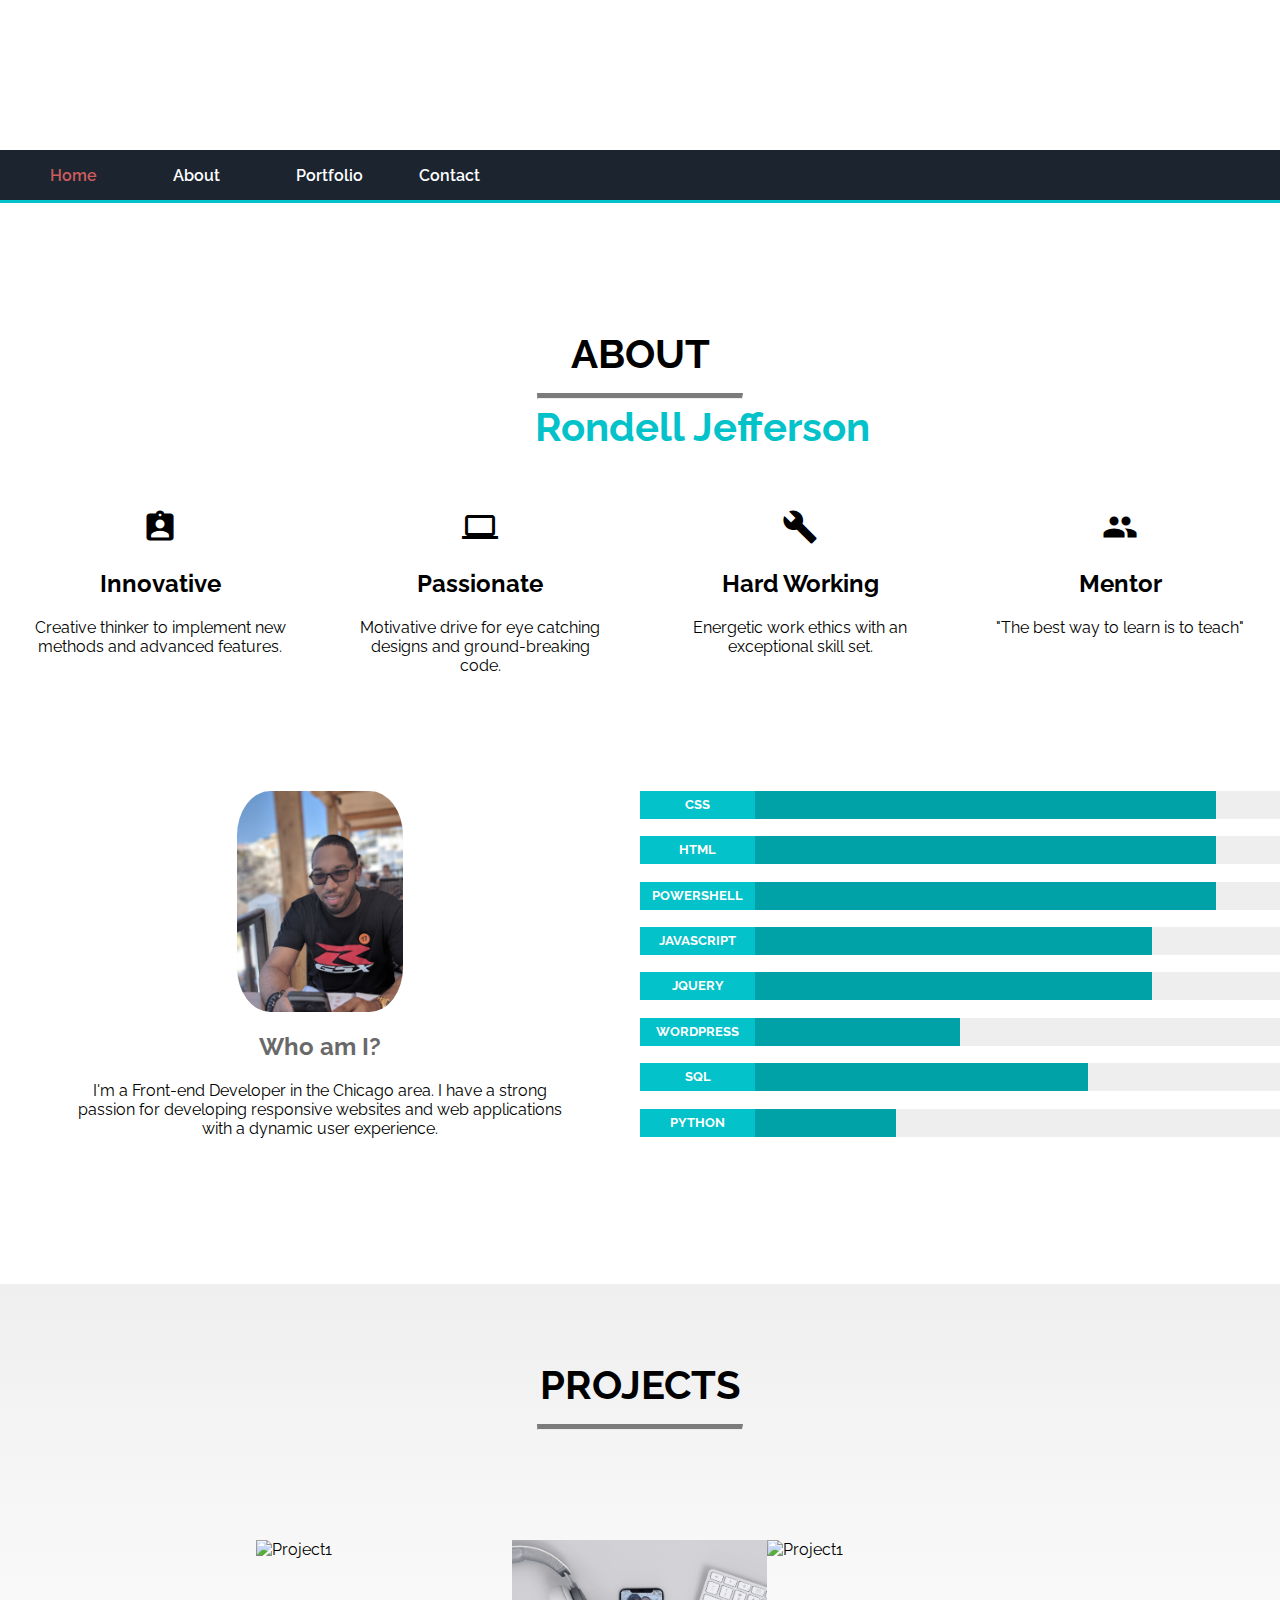
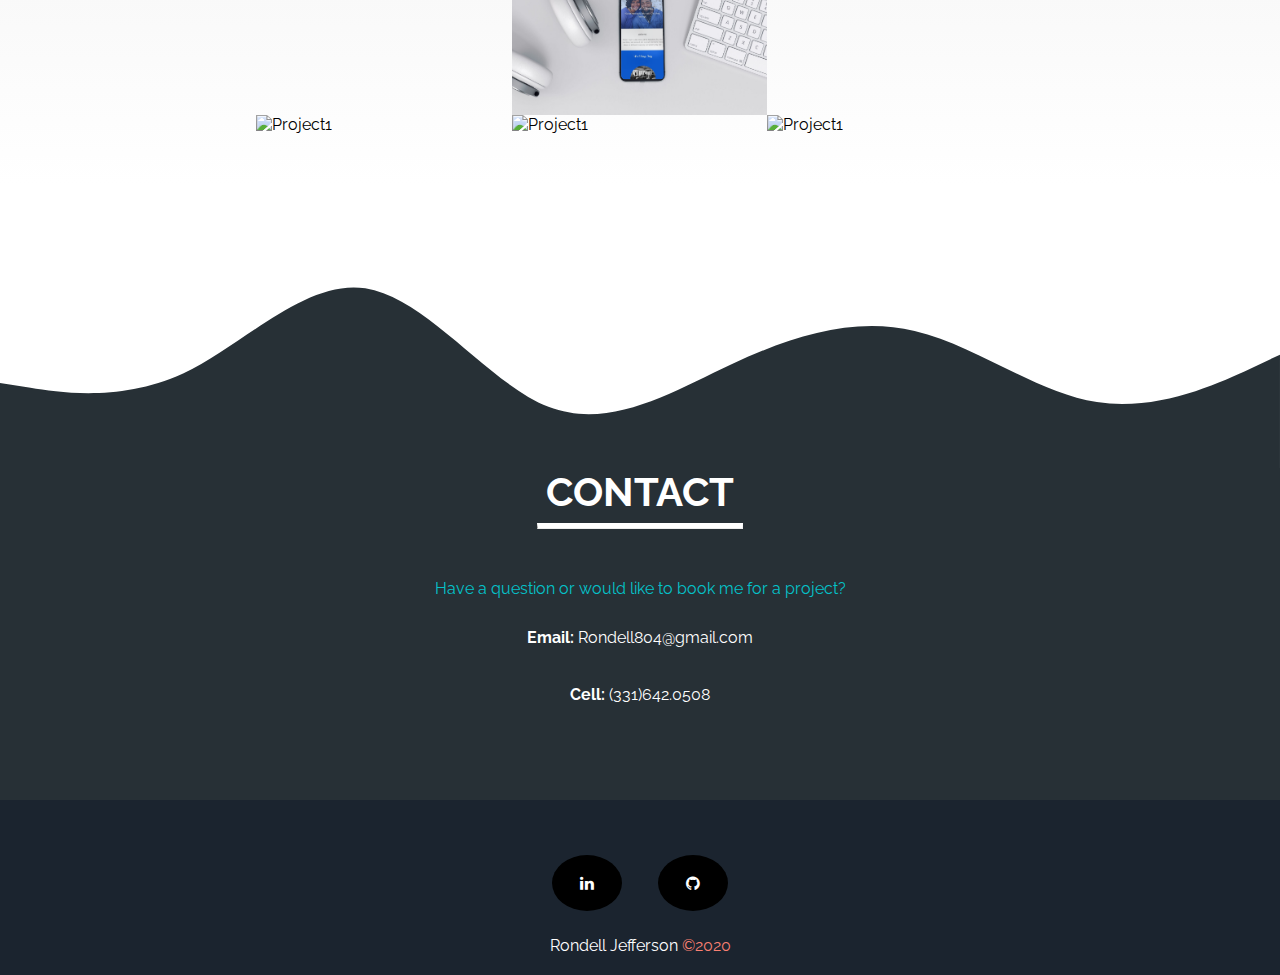
==== index.html @ 7bf49115 "Update index.html" ====
<!DOCTYPE html>
<html lang="en" dir="ltr">

<head>
  <meta charset="utf-8">
  <meta name="viewport" content="width=device-width, initial-scale=1">
  <link rel="stylesheet" href="NewStyles.css">
  <link href="https://fonts.googleapis.com/css2?family=Raleway:ital,wght@0,400;0,500;0,600;0,749;0,900;1,600;1,700;1,800&display=swap" rel="stylesheet">
  <link href="https://fonts.googleapis.com/icon?family=Material+Icons" rel="stylesheet">
  <link rel="stylesheet" href="https://cdnjs.cloudflare.com/ajax/libs/font-awesome/4.7.0/css/font-awesome.min.css">
  <title>Rondell Jefferson Portfolio</title>
</head>

<body>
  <section class="container">
    <!--Home-->
    <section id="scrollHome" class="intro">
      <div class="containMyVideo">
        <video class="myVideo" autoplay muted loop>
          <source type="video/mp4" src="vids/fancyRings.mp4" type="video/mp4">
        </video>
      </div>
      <div class="rondell">
        <p>Hello, I'm <strong>
            <fonts style="color: #04c2c9">Rondell Jefferson</fonts>
          </strong>. <br>I'm a front-end web developer.</p>
      </div>
    </section>
    <nav class="navBarFlexBox" id="test">
      <div class="myNav pushNavText" id="blackBar">
        <div class="home navBar" dest="home"><a href="#scrollHome" style="text-decoration: none; color: indianred;">
            Home
          </a></div>
        <div class="About navBar" dest="about"><a href="#scrollAbout" style="text-decoration: none;">
            About
          </a></div>
        <div class="Portfolio navBar" dest="portfolio"><a href="#scrollPortfolio" style="text-decoration: none;">
            Portfolio
          </a></div>
        <div class="Contact navBar" dest="contact"><a href="#scrollContact" style="text-decoration: none;">
            Contact
          </a></div>
      </div>
    </nav>
    <!--About-->
    <section id="scrollAbout" class="about" id="about">
      <h1 class="headers" style="text-align: center;">ABOUT</h1>
      <hr>
      <div class="describeMyselfBox myNav">
        <div class="aboutBoxes">
          <i class="material-icons" style="font-size:36px">assignment_ind</i>
          <article>
            <h2>Innovative</h2>
            <p class="paragraphText">Creative thinker to implement new methods and advanced features.</p>
          </article>
        </div>
        <div class="aboutBoxes">
          <i class="material-icons" style="font-size:36px">computer</i>
          <article>
            <h2>Passionate</h2>
            <p class="paragraphText">Motivative drive for eye catching designs and ground-breaking code.</p>
          </article>
        </div>
        <div class="aboutBoxes">
          <i class="material-icons" style="font-size:36px">build</i>
          <article>
            <h2>Hard Working</h2>
            <p class="paragraphText">Energetic work ethics with an exceptional skill set.</p>
          </article>
        </div>
        <div class="aboutBoxes">
          <i class="material-icons" style="font-size:36px">group</i>
          <article>
            <h2>Mentor</h2>
            <p class="paragraphText">"The best way to learn is to teach"</p>
          </article>
        </div>
      </div>
      <div class="skillsAndMe myNav">
        <div class="WhoIsMe boxes2">
          <img src="pics/RondellPic.jpg" alt="Rondell Jefferson" style="width: 26%; margin-left: auto;margin-right: auto; display: block;border-radius: 20%;">
          <article class="aboutMe" id="whoAmI">
            <h2 style="color: dimgray;font-weight: bold;">Who am I?</h2>
            <p style="padding-right: 70px;padding-left:70px;">I'm a Front-end Developer in the Chicago area.
              I have a strong passion for developing responsive websites and web applications with a dynamic user experience.
            </p>
          </article>
        </div>

        <div class="MySkills boxes2">
          <!--Skill1-->
          <div class="spaceBar">
            <div class="skillBar myNav">
              <div class="fullBar" style="width: 100%;">
                <div class="innerSkillBar" style="width: 90%;">
                  <div class="skillName">
                    <div class="nameOfSkill">
                      CSS
                    </div>
                  </div>
                </div>
              </div>
            </div>
          </div>

          <!--Skill2-->
          <div class="spaceBar">
            <div class="skillBar myNav">
              <div class="fullBar" style="width: 100%;">
                <div class="innerSkillBar" style="width: 90%;">
                  <div class="skillName">
                    <div class="nameOfSkill">
                      HTML
                    </div>
                  </div>
                </div>
              </div>
            </div>
          </div>
          <!--Skill3-->
          <div class="spaceBar">
            <div class="skillBar myNav">
              <div class="fullBar" style="width: 100%;">
                <div class="innerSkillBar" style="width: 90%;">
                  <div class="skillName">
                    <div class="nameOfSkill">
                      POWERSHELL
                    </div>
                  </div>
                </div>
              </div>
            </div>
          </div>
          <!--Skill4-->
          <div class="spaceBar">
            <div class="skillBar myNav">
              <div class="fullBar" style="width: 100%;">
                <div class="innerSkillBar" style="width: 80%;">
                  <div class="skillName" style="width:22.5%">
                    <div class="nameOfSkill">
                      JAVASCRIPT
                    </div>
                  </div>
                </div>
              </div>
            </div>
          </div>
          <!--Skill5-->
          <div class="spaceBar">
            <div class="skillBar myNav">
              <div class="fullBar" style="width: 100%;">
                <div class="innerSkillBar" style="width: 80%;">
                  <div class="skillName" style="width:22.5%">
                    <div class="nameOfSkill">
                      JQUERY
                    </div>
                  </div>
                </div>
              </div>
            </div>
          </div>

          <!--Skill6-->
          <div class="spaceBar">
            <div class="skillBar myNav">
              <div class="fullBar" style="width: 100%;">
                <div class="innerSkillBar" style="width: 50%;">
                  <div class="skillName" style="width: 36%">
                    <div class="nameOfSkill">
                      WORDPRESS
                    </div>
                  </div>
                </div>
              </div>
            </div>
          </div>
          <!--Skill7-->

          <!--Skill8-->
          <div class="spaceBar">
            <div class="skillBar myNav">
              <div class="fullBar" style="width: 100%;">
                <div class="innerSkillBar" style="width: 70%;">
                  <div class="skillName" style="width: 25.7%">
                    <div class="nameOfSkill">
                      SQL
                    </div>
                  </div>
                </div>
              </div>
            </div>
          </div>

          <!--Skill9-->
          <div class="spaceBar">
            <div class="skillBar myNav">
              <div class="fullBar" style="width: 100%;">
                <div class="innerSkillBar" style="width: 40%;">
                  <div class="skillName" style="width: 45%">
                    <div class="nameOfSkill">
                      PYTHON
                    </div>
                  </div>
                </div>
              </div>
            </div>
          </div>
          <!--EndSkills-->

        </div>

      </div>

    </section>
    <!--Projects-->
    <section id="scrollPortfolio" class="projects" id="portfolio">
      <h1 class="headers" style="text-align: center;">PROJECTS</h1>
      <hr>
      <div class="projectContainer">
        <div class="imageContainer">
          <img class="projectImage" src="pics/mockuper.png" alt="Project1">
        </div>
        <div class="imageContainer">
          <img class="projectImage" src="pics/mockuper2.png" alt="Project1">
        </div>
        <div class="imageContainer">
          <img class="projectImage" src="pics/mockuper3.png" alt="Project1">
        </div>
        <div class="imageContainer">
          <img class="projectImage" src="pics/mockuper4.png" alt="Project1">
        </div>
        <div class="imageContainer">
          <img class="projectImage" src="pics/mockuper5.png" alt="Project1">
        </div>
        <div class="imageContainer">
          <img class="projectImage" src="pics/mockuper6.png" alt="Project1">
        </div>
      </div>
    </section>
    <!--Contact-->
    <section id="scrollContact" class="contactMe" id="contact">
      <div class="contactContainer">
        <svg style="display: block;" xmlns="http://www.w3.org/2000/svg" viewBox="0 0 1440 320">
          <path fill="#273036" fill-opacity="1"
            d="M0,224L34.3,229.3C68.6,235,137,245,206,213.3C274.3,181,343,107,411,117.3C480,128,549,224,617,250.7C685.7,277,754,235,823,202.7C891.4,171,960,149,1029,165.3C1097.1,181,1166,235,1234,245.3C1302.9,256,1371,224,1406,208L1440,192L1440,320L1405.7,320C1371.4,320,1303,320,1234,320C1165.7,320,1097,320,1029,320C960,320,891,320,823,320C754.3,320,686,320,617,320C548.6,320,480,320,411,320C342.9,320,274,320,206,320C137.1,320,69,320,34,320L0,320Z">
          </path>
        </svg>
        <div class="contactContent">
          <h1 class="headers" id="contactText" style="text-align: center;">CONTACT</h1>
          <hr style="border-top: 5px solid white;">
          <div class="haveQuestions">
            <p style="color: #04c2c9;">Have a question or would like to book me for a project?</p>
            <p> <strong>Email: </strong> <a style="text-decoration: none;" href="Rondell804@gmail.com">
                <font style="color: white;">Rondell804@gmail.com</font>
              </a>
              <br>
              <br>
              <br>
              <strong>Cell: </strong> <a style="text-decoration: none;" href="‪331-642-0508‬">
                <font style="color: white;">(331)642.0508</font>
              </a>
            </p>
          </div>
        </div>
      </div>
    </section>
    <!--Footer-->
    <footer>
      <div class="socialMediaIcons">
        <p style="text-align: right; padding-right: 32px;"><a target="_blank" rel="noopener noreferrer" href="https://www.linkedin.com/in/rondell-jefferson/" class="fa fa-linkedin"></a></p>
        <p style="text-align: left;"> <a target="_blank" rel="noopener noreferrer" href="https://www.github.com/rondell804" class="fa fa-github"></a> </p>
      </div>
      <div class="copyRight">
        <p>Rondell Jefferson <font style="color: salmon;">©2020</font>
        </p>
      </div>
    </footer>
  </section>

  <script src="ActionFile.js" charset="utf-8"></script>

</body>

</html>
---- NewStyles.css ----
/* Global Variable */
body{
  margin: 0;
  font-family: "Raleway";
}
nav{
  background: #1b242f;
  border-bottom: 3px solid #04c2c9;
  height: 50px;
  z-index: 1;
}

hr{
  border-top: 5px solid #7b7b7b;
  width: 16%;
  margin-bottom: 110px;
}

article{
  text-align: center;
}

/* Section intro */
.myVideo{
  width: 100%;
  display:block;
}
.rondell{
  top: 50%;
  left: 50%;
  position: absolute;
  transform: translate(-50%, -50%);
  font-size: 2.5em;
  color: white;
  font-weight: 500;
}

/* navBarFlex intro */

.sticky {
  position: fixed;
  top: 0;
  width: 100%;
}

.home > a{
  color: indianred;

}
#blackBar div:hover{
  color: indianred;
}
.navBar > a{
  color: white;
}
.navBar > a:hover{
  color: indianred;
}
.myNav {
  display: flex;
  flex-wrap: wrap;
}
.navBar {
  width: 10%;
  font-weight: 600;

}
.pushNavText{
  padding-left: 50px;
  color: white;
  margin: auto;
  height: 100%;
  align-items: center
}

/* About Section */
.about{
  padding: 100px 0 130px 0;
}
.headers{
  text-align: center;
  font-size: 2.5em;
  margin-bottom: 16px;
  font-weight: bolder;
}
.aboutBoxes{
  width: 25%;
}
.describeMyselfBox{
  text-align: center;
  margin-bottom: 80px
}
.paragraphText{
  padding-left: 30px;
  padding-right: 30px;
}
.boxes2{
  width: 50%;
}
.skillsAndMe{
  margin-top: 100px;
}
.skillName{
  width: 20%;
  background-color: #04c2c9;
  height: 28px;
}
.innerSkillBar{
  background-color: #00a1a7;
}
.skillBar{
  background-color: #eee;
  height: 28px;
  color: white;
  font-size: .79EM;
  font-weight: 700;
}
.nameOfSkill{
  position: relative;
  top: 6px;
  text-align: center;
}
.percentage{
  position: relative;
  left: 15px;
  top: 4px;
  COLOR: darkslategrey;
}
.spaceBar{
  height: 12.5%;
}

/* Projects Section */
.projects{
  padding: 50px 0 50px 0;
  background-image: linear-gradient(#efefef, white);
}
.projectContainer{
  display: flex;
  flex-wrap: wrap;
  margin: auto;
  width: 60%;
}
.imageContainer{
  width: 33.3%;
}
.projectImage{
  width: 100%;
  height: 100%;
}
.contactContent{
  background-color: #273036;
}
.contactContent > h1{
  color: white;
  margin: 0;
}
.contactContent > hr {
  margin-bottom: 50px;
}
.haveQuestions > p {
  color: white;
  text-align: center;
  margin-top: 30px;
}
.haveQuestions{
  padding-bottom: 80px;
}
/* Footer Section */
.socialMediaIcons{
  display: flex;
}
.fa-linkedin {
  background: black;
  color: white;
}
.fa-github {
  background: black;
  color: white;
}
.fa {
  padding: 20px;
  font-size: 30px;
  width: 30px;
  text-align: center;
  text-decoration: none;
  margin: 5px 2px;
  border-radius: 50%;
}
.socialMediaIcons > p{
  text-align: center;
  margin: 0;
  background-color: #1b242f;
  padding: 50px 0 0 0;
  width: 50%;
}
.copyRight > p {
  color: white;
  text-align: center;
  margin: 0;
  background-color: #1b242f;
  padding: 20px 0 20px 0;
}
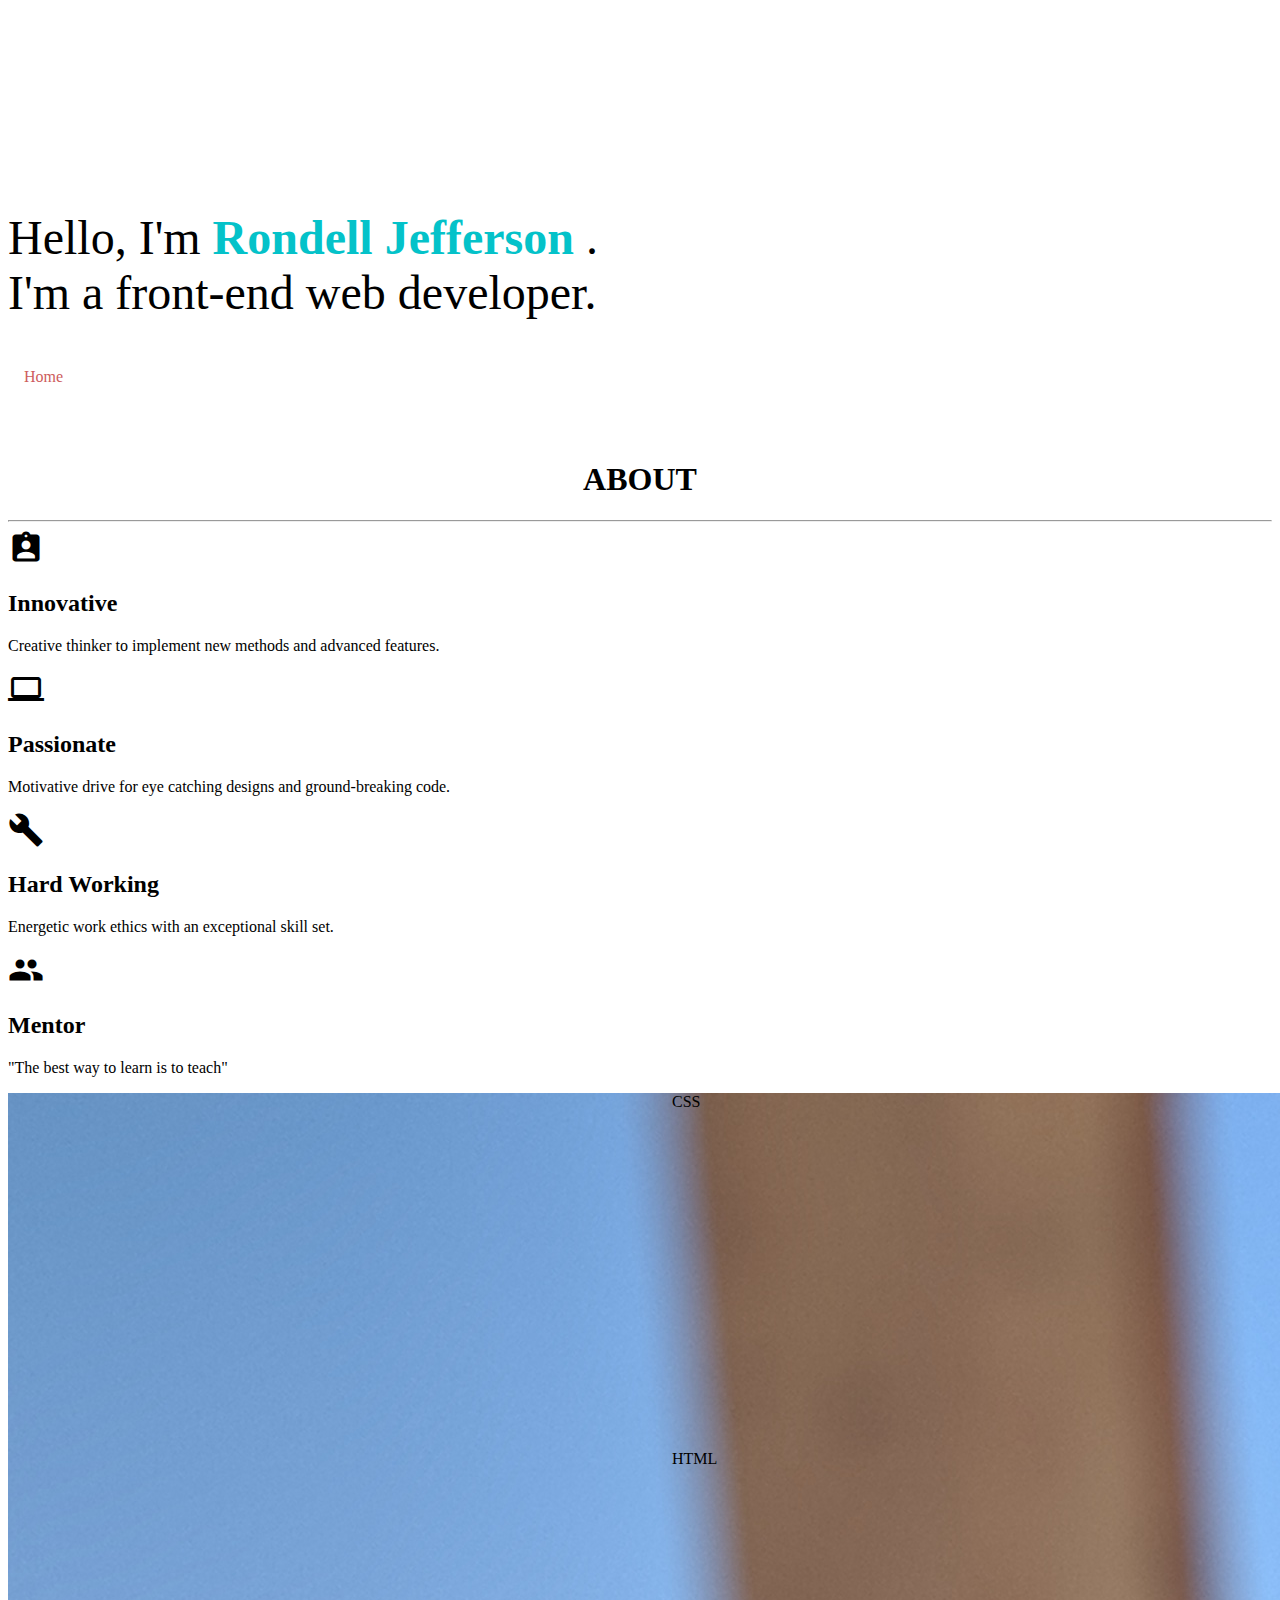
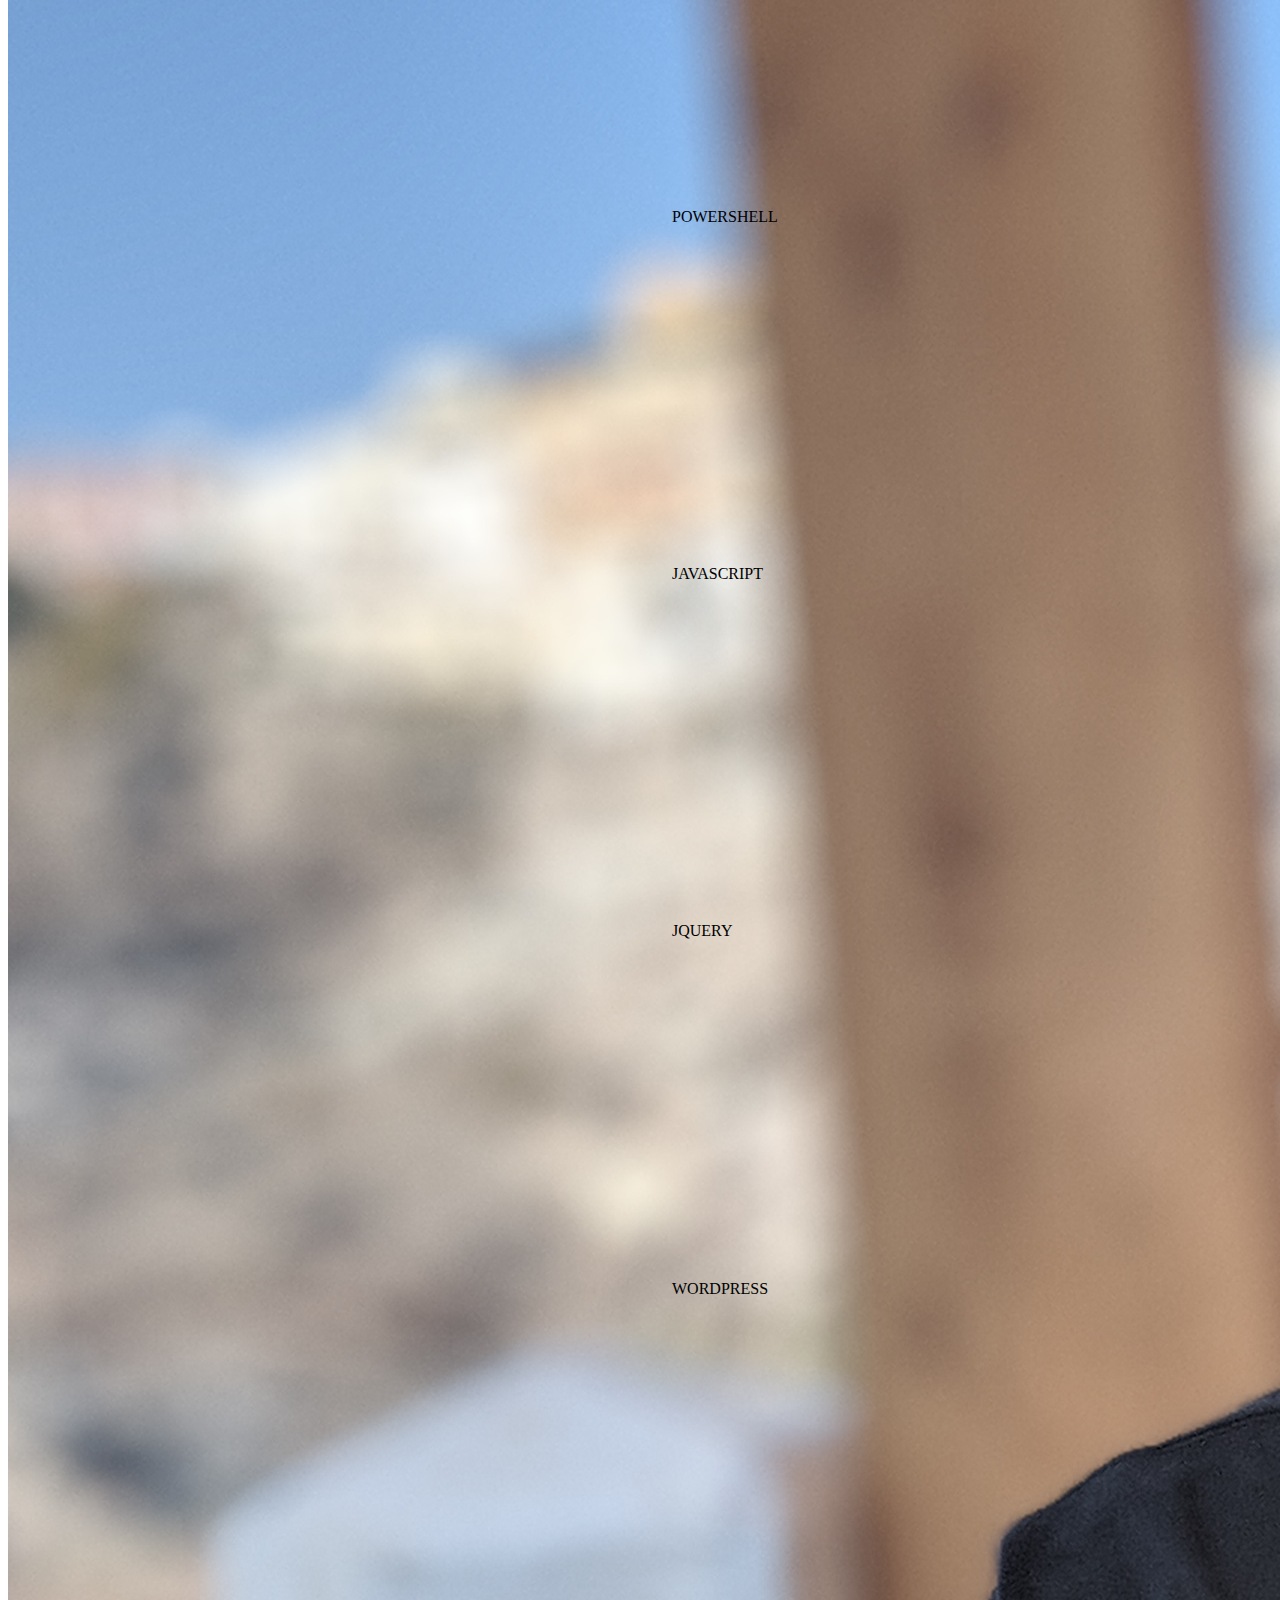
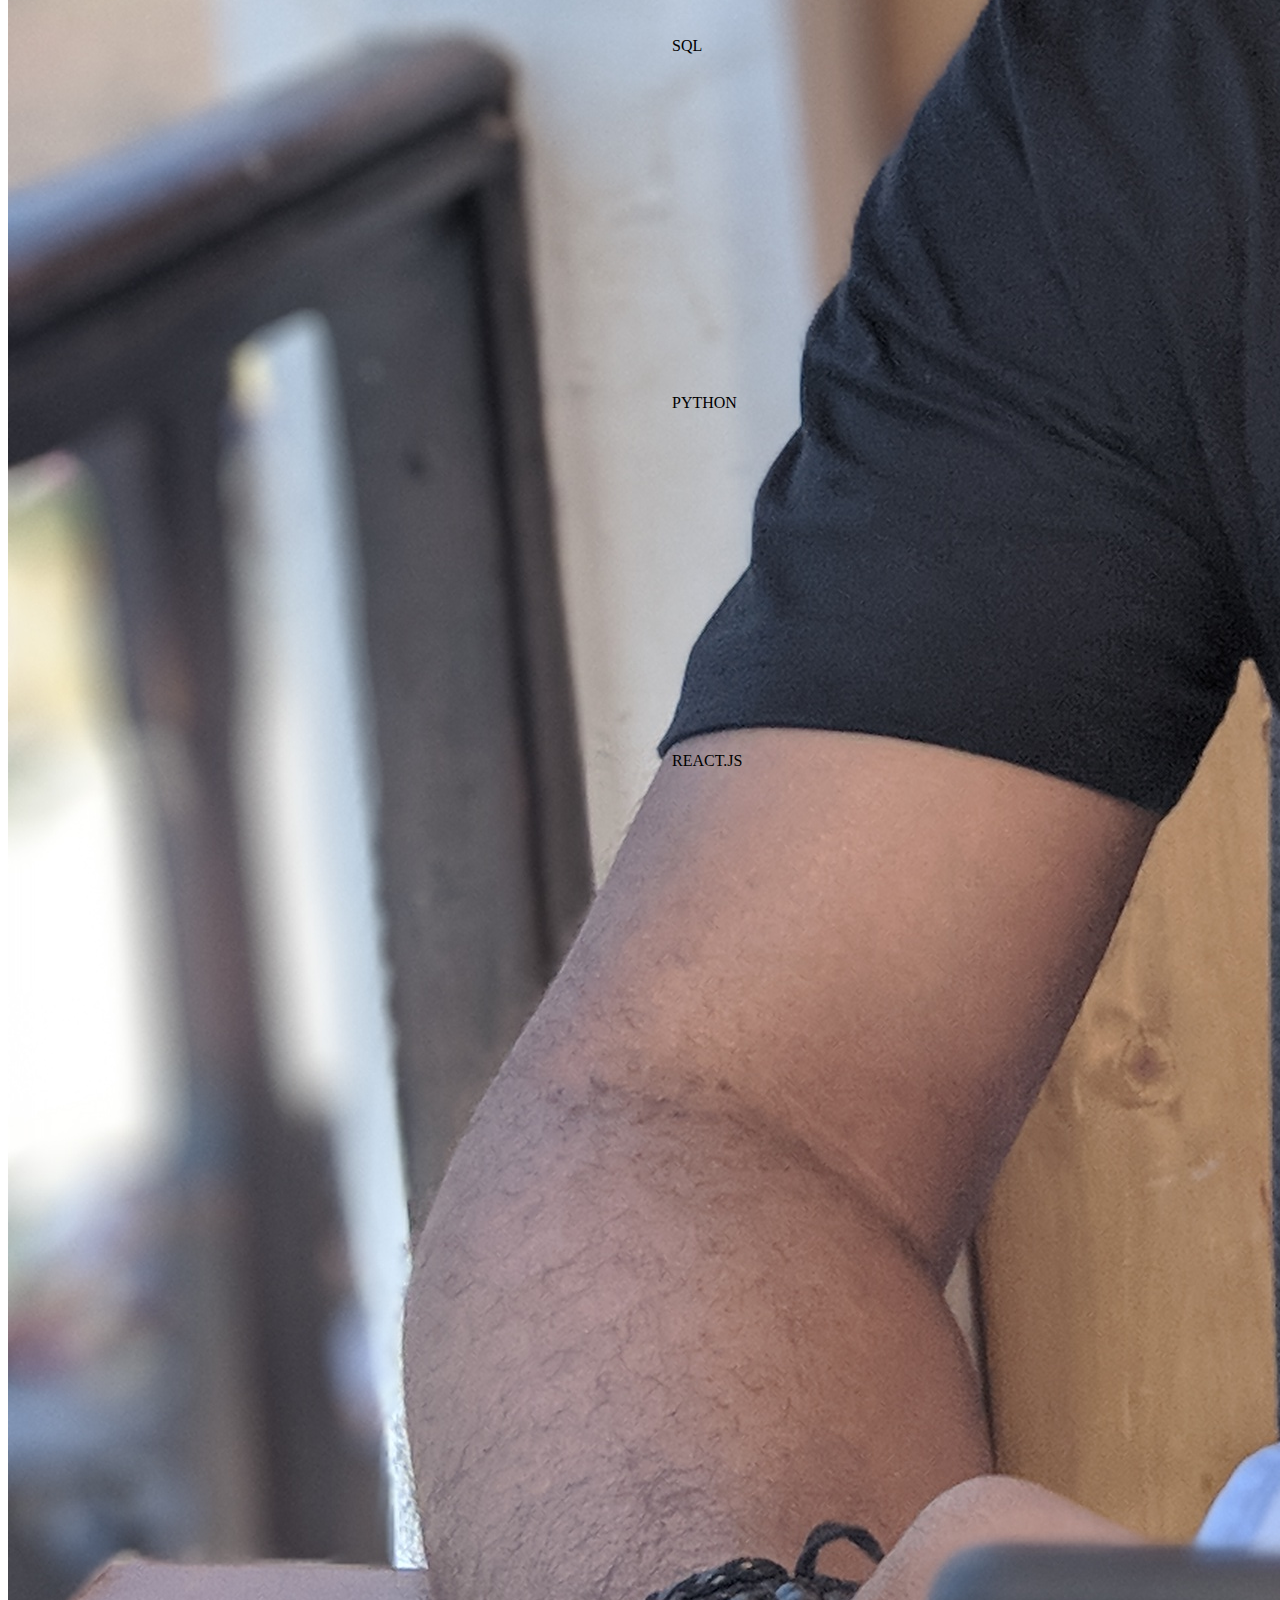
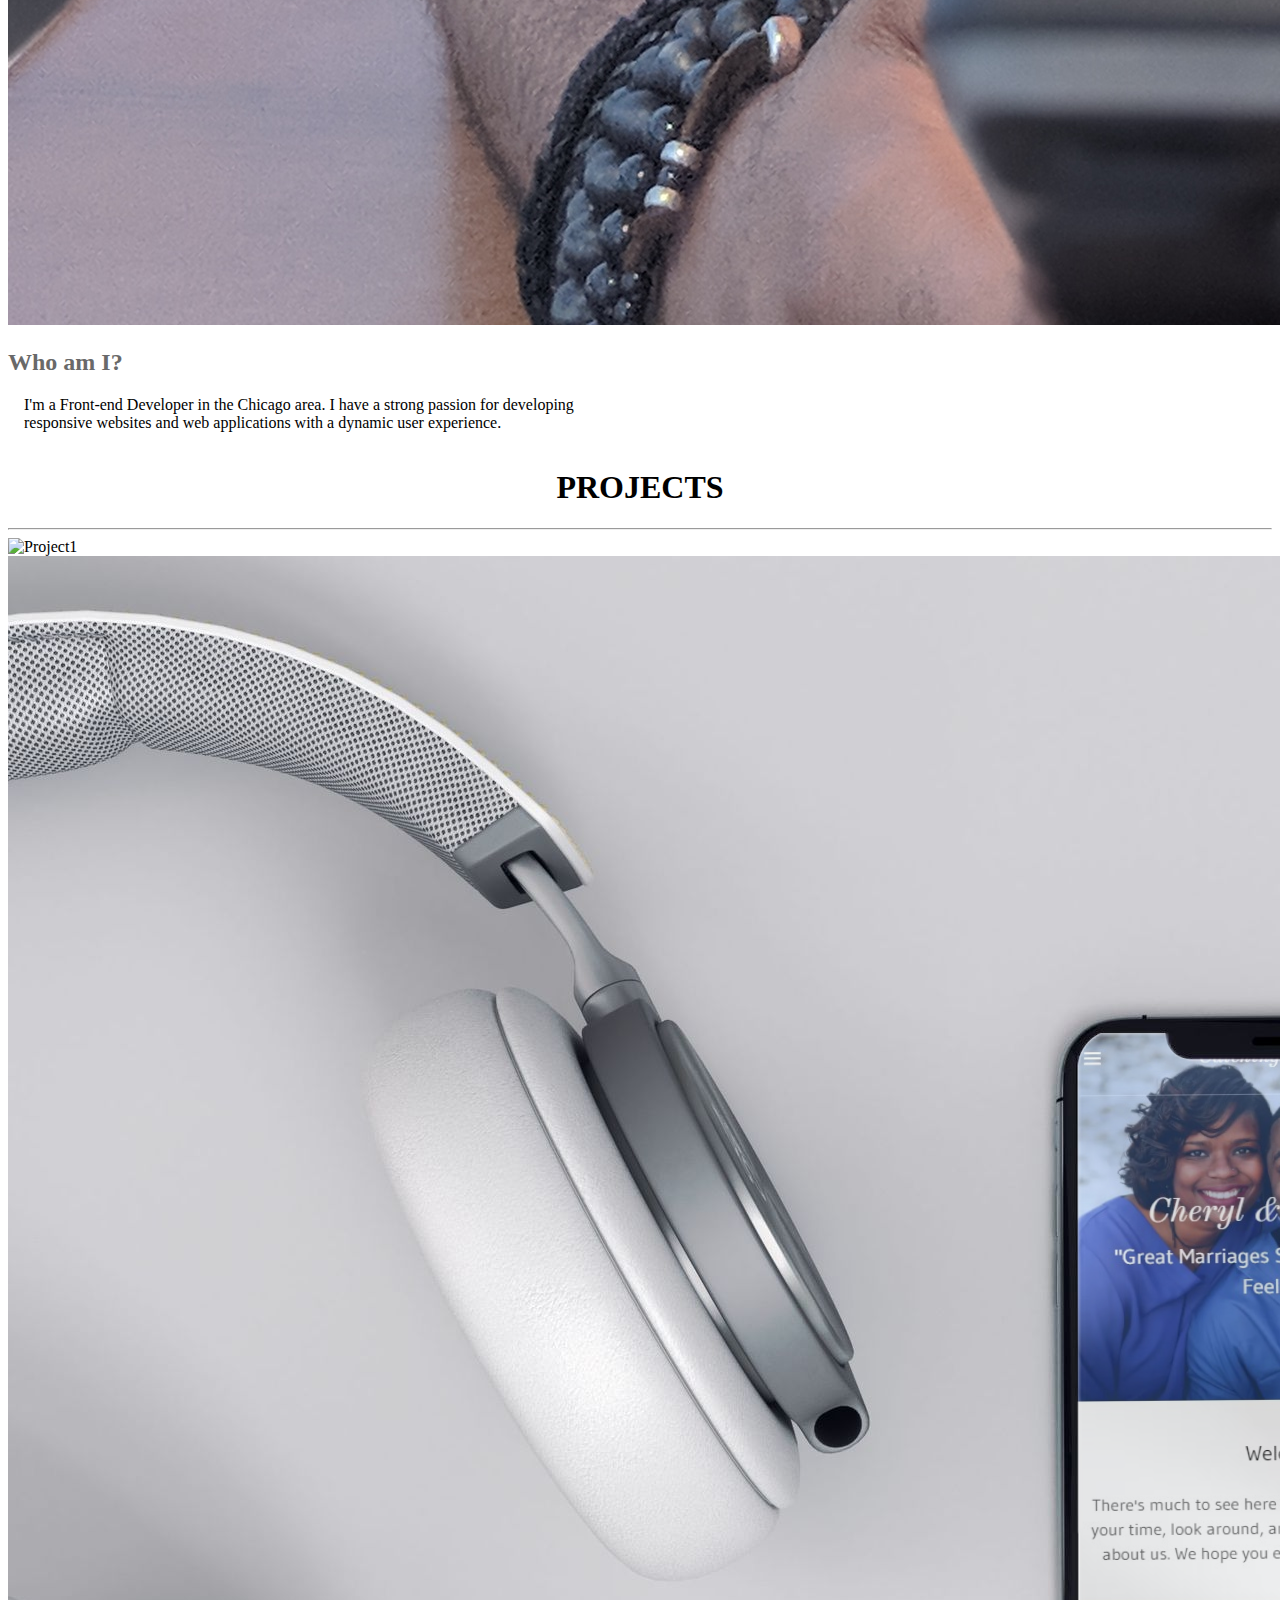
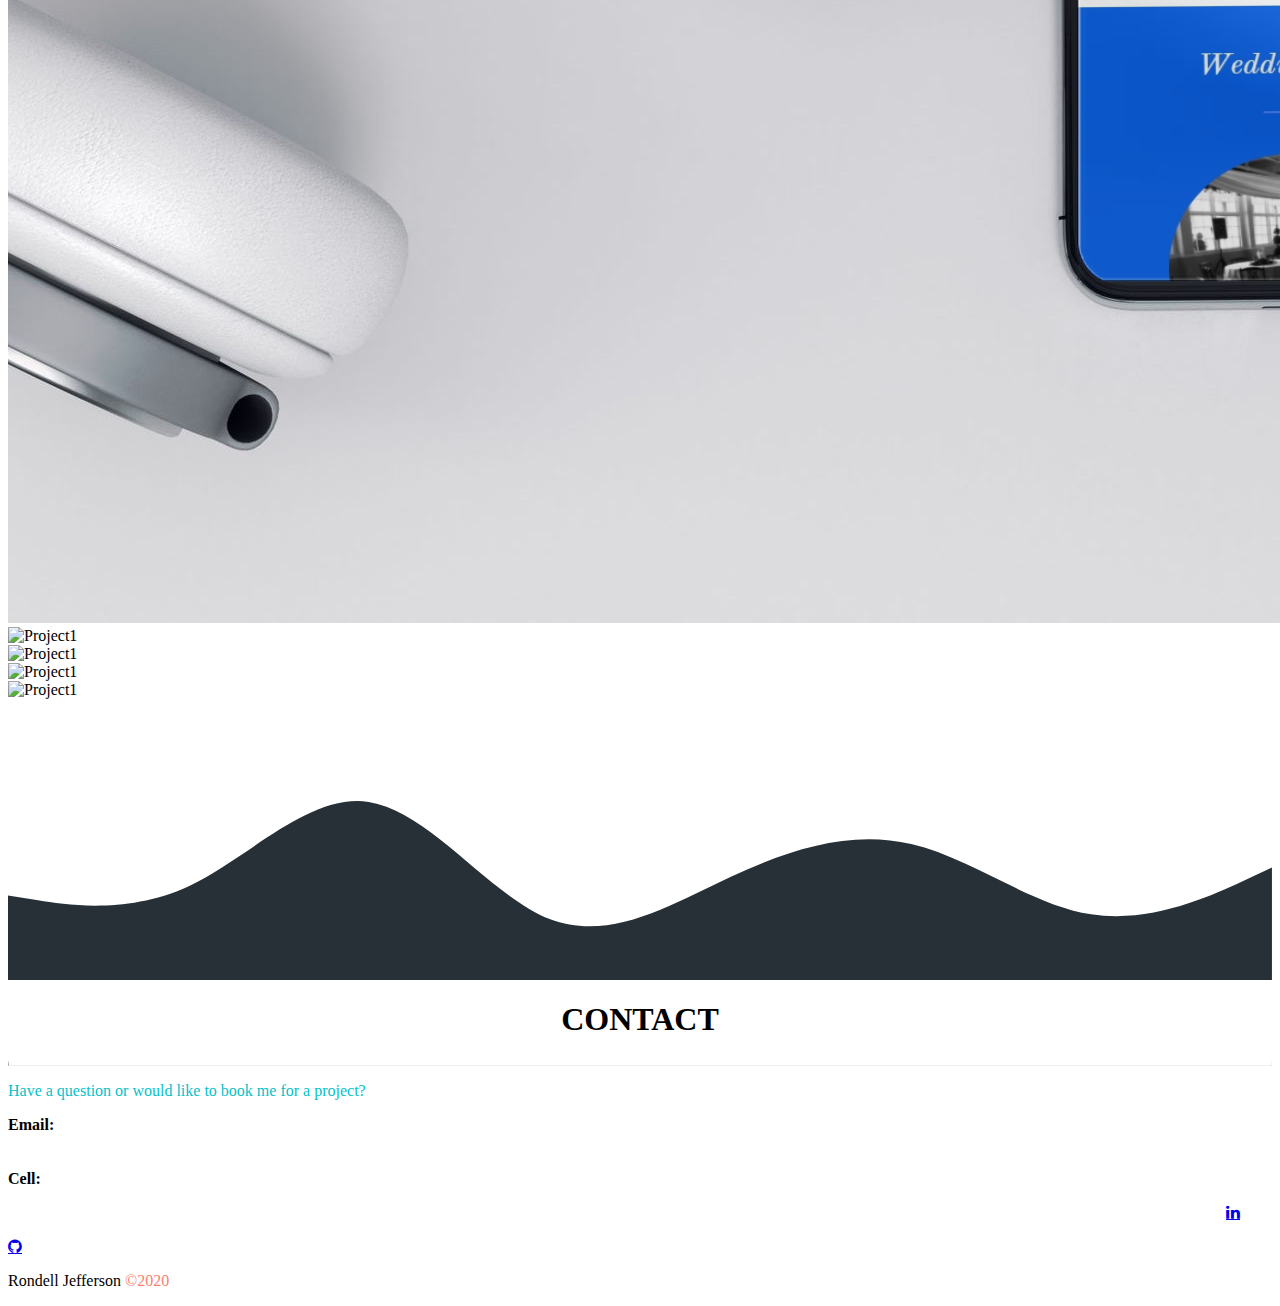
==== commit a4644114: "Merge pull request #1 from RondellJefferson/Stage" ====
--- a/index.html
+++ b/index.html
@@ -4,10 +4,12 @@
 <head>
   <meta charset="utf-8">
   <meta name="viewport" content="width=device-width, initial-scale=1">
-  <link rel="stylesheet" href="NewStyles.css">
+  <link rel="stylesheet" href="newStyles.css">
+  <link rel="stylesheet" href="responsive.css">
   <link href="https://fonts.googleapis.com/css2?family=Raleway:ital,wght@0,400;0,500;0,600;0,749;0,900;1,600;1,700;1,800&display=swap" rel="stylesheet">
   <link href="https://fonts.googleapis.com/icon?family=Material+Icons" rel="stylesheet">
   <link rel="stylesheet" href="https://cdnjs.cloudflare.com/ajax/libs/font-awesome/4.7.0/css/font-awesome.min.css">
+
   <title>Rondell Jefferson Portfolio</title>
 </head>
 
@@ -17,7 +19,7 @@
     <section id="scrollHome" class="intro">
       <div class="containMyVideo">
         <video class="myVideo" autoplay muted loop>
-          <source type="video/mp4" src="vids/fancyRings.mp4" type="video/mp4">
+          <source src="vids/fancyRings.mp4" type="video/mp4">
         </video>
       </div>
       <div class="rondell">
@@ -27,26 +29,38 @@
       </div>
     </section>
     <nav class="navBarFlexBox" id="test">
-      <div class="myNav pushNavText" id="blackBar">
-        <div class="home navBar" dest="home"><a href="#scrollHome" style="text-decoration: none; color: indianred;">
+      <div class="myNav pushNavText newFlexBox1" id="blackBar">
+        <div class="home navBar bgColor" dest="home"><a href="#scrollHome" style="text-decoration: none;">
             Home
-          </a></div>
-        <div class="About navBar" dest="about"><a href="#scrollAbout" style="text-decoration: none;">
+          </a>
+        </div>
+        <div class="About navBar bgColor" dest="about"><a href="#scrollAbout" style="text-decoration: none;">
             About
-          </a></div>
-        <div class="Portfolio navBar" dest="portfolio"><a href="#scrollPortfolio" style="text-decoration: none;">
+          </a>
+        </div>
+        <div class="Portfolio navBar bgColor" dest="portfolio"><a href="#scrollPortfolio" style="text-decoration: none;">
             Portfolio
-          </a></div>
-        <div class="Contact navBar" dest="contact"><a href="#scrollContact" style="text-decoration: none;">
+          </a>
+        </div>
+        <div class="Contact navBar bgColor" dest="contact"><a href="#scrollContact" style="text-decoration: none;">
             Contact
-          </a></div>
-      </div>
+          </a>
+        </div>
+      </div>
+      <div class="navBar header__menu newFlexBox2">
+        <a id="menu" class="menu">
+          <img class="barImage" src="pics/icons8-menu-64.png" alt="">
+        </a>
+      </div>
+      <!-- <a id="menu" class="menu header__menu">
+        <img class="barImage" src="pics/icons8-menu-64.png" alt="">
+      </a> -->
     </nav>
     <!--About-->
     <section id="scrollAbout" class="about" id="about">
       <h1 class="headers" style="text-align: center;">ABOUT</h1>
       <hr>
-      <div class="describeMyselfBox myNav">
+      <div class="describeMyselfBox">
         <div class="aboutBoxes">
           <i class="material-icons" style="font-size:36px">assignment_ind</i>
           <article>
@@ -78,10 +92,10 @@
       </div>
       <div class="skillsAndMe myNav">
         <div class="WhoIsMe boxes2">
-          <img src="pics/RondellPic.jpg" alt="Rondell Jefferson" style="width: 26%; margin-left: auto;margin-right: auto; display: block;border-radius: 20%;">
+          <img class="profilePic" src="pics/RondellPic.jpg" alt="Rondell Jefferson" style="">
           <article class="aboutMe" id="whoAmI">
             <h2 style="color: dimgray;font-weight: bold;">Who am I?</h2>
-            <p style="padding-right: 70px;padding-left:70px;">I'm a Front-end Developer in the Chicago area.
+            <p class="aboutMeParagraph" style="">I'm a Front-end Developer in the Chicago area.
               I have a strong passion for developing responsive websites and web applications with a dynamic user experience.
             </p>
           </article>
@@ -136,7 +150,7 @@
             <div class="skillBar myNav">
               <div class="fullBar" style="width: 100%;">
                 <div class="innerSkillBar" style="width: 80%;">
-                  <div class="skillName" style="width:22.5%">
+                  <div class="skillName skillsWOne" style="">
                     <div class="nameOfSkill">
                       JAVASCRIPT
                     </div>
@@ -150,7 +164,7 @@
             <div class="skillBar myNav">
               <div class="fullBar" style="width: 100%;">
                 <div class="innerSkillBar" style="width: 80%;">
-                  <div class="skillName" style="width:22.5%">
+                  <div class="skillName skillsWOne" style="">
                     <div class="nameOfSkill">
                       JQUERY
                     </div>
@@ -165,7 +179,7 @@
             <div class="skillBar myNav">
               <div class="fullBar" style="width: 100%;">
                 <div class="innerSkillBar" style="width: 50%;">
-                  <div class="skillName" style="width: 36%">
+                  <div class="skillName skillsWTwo" style="">
                     <div class="nameOfSkill">
                       WORDPRESS
                     </div>
@@ -181,7 +195,7 @@
             <div class="skillBar myNav">
               <div class="fullBar" style="width: 100%;">
                 <div class="innerSkillBar" style="width: 70%;">
-                  <div class="skillName" style="width: 25.7%">
+                  <div class="skillName skillsWThree" style="">
                     <div class="nameOfSkill">
                       SQL
                     </div>
@@ -196,9 +210,23 @@
             <div class="skillBar myNav">
               <div class="fullBar" style="width: 100%;">
                 <div class="innerSkillBar" style="width: 40%;">
-                  <div class="skillName" style="width: 45%">
+                  <div class="skillName skillsWFour" style="">
                     <div class="nameOfSkill">
                       PYTHON
+                    </div>
+                  </div>
+                </div>
+              </div>
+            </div>
+          </div>
+          <!--Skill10-->
+          <div class="spaceBar">
+            <div class="skillBar myNav">
+              <div class="fullBar" style="width: 100%;">
+                <div class="innerSkillBar" style="width: 60%;">
+                  <div class="skillName skillsWFive" style="">
+                    <div class="nameOfSkill">
+                      REACT.JS
                     </div>
                   </div>
                 </div>
@@ -246,7 +274,7 @@
           </path>
         </svg>
         <div class="contactContent">
-          <h1 class="headers" id="contactText" style="text-align: center;">CONTACT</h1>
+          <h1 class="headers contactHeader" id="contactText" style="text-align: center;">CONTACT</h1>
           <hr style="border-top: 5px solid white;">
           <div class="haveQuestions">
             <p style="color: #04c2c9;">Have a question or would like to book me for a project?</p>
--- a/responsive.css
+++ b/responsive.css
@@ -0,0 +1,82 @@
+@media screen and (min-width: 600px) {
+  /* Home Video */
+  .rondell{
+    font-size: 2.3em;
+  }
+  /* navBarFlex intro */
+  .header__menu{
+    display: none;
+  }
+  .pushNavText{
+    position: initial;
+    padding-left: 16px;
+  }
+  .myNav{
+    flex-wrap: nowrap;
+  }
+  .navBar > a{
+    color: white;
+  }
+  .home > a{
+    color: indianred;
+  }
+
+  /* About Section */
+  .scrollAbout{
+    margin-left: 32px;
+    margin-right: 32px;
+  }
+  .MySkills{
+    margin-left: 32px;
+  }
+  .paragraphText{
+    font-size: 1em;
+  }
+  .skillName{
+    font-size: 1em;
+  }
+  .aboutMeParagraph {
+    padding-right: 16px;
+    padding-left: 16px;
+  }
+  /* Projects Section */
+  .imageContainer{
+    width: 50%;
+  }
+  .projectContainer{
+    width: 97%;
+  }
+
+  /* Footer Section */
+
+}
+@media screen and (min-width: 960px) {
+  /* Home Video */
+  .rondell{
+    font-size: 3em;
+  }
+  /* navBarFlex intro */
+  /* About Section */
+  .paragraphText{
+    font-size: 1em;
+  }
+  .skillsAndMe{
+    display: flex;
+  }
+  .boxes2{
+    width: 50%;
+  }
+  .spaceBar{
+    height: 8.6%;
+  }
+  /* Projects Section */
+}
+@media screen and (min-width: 1170px) {
+  /* Projects Section */
+  .imageContainer{
+    width: 33.3%;
+  }
+  .projectContainer{
+    max-width: 1200px;
+  }
+}
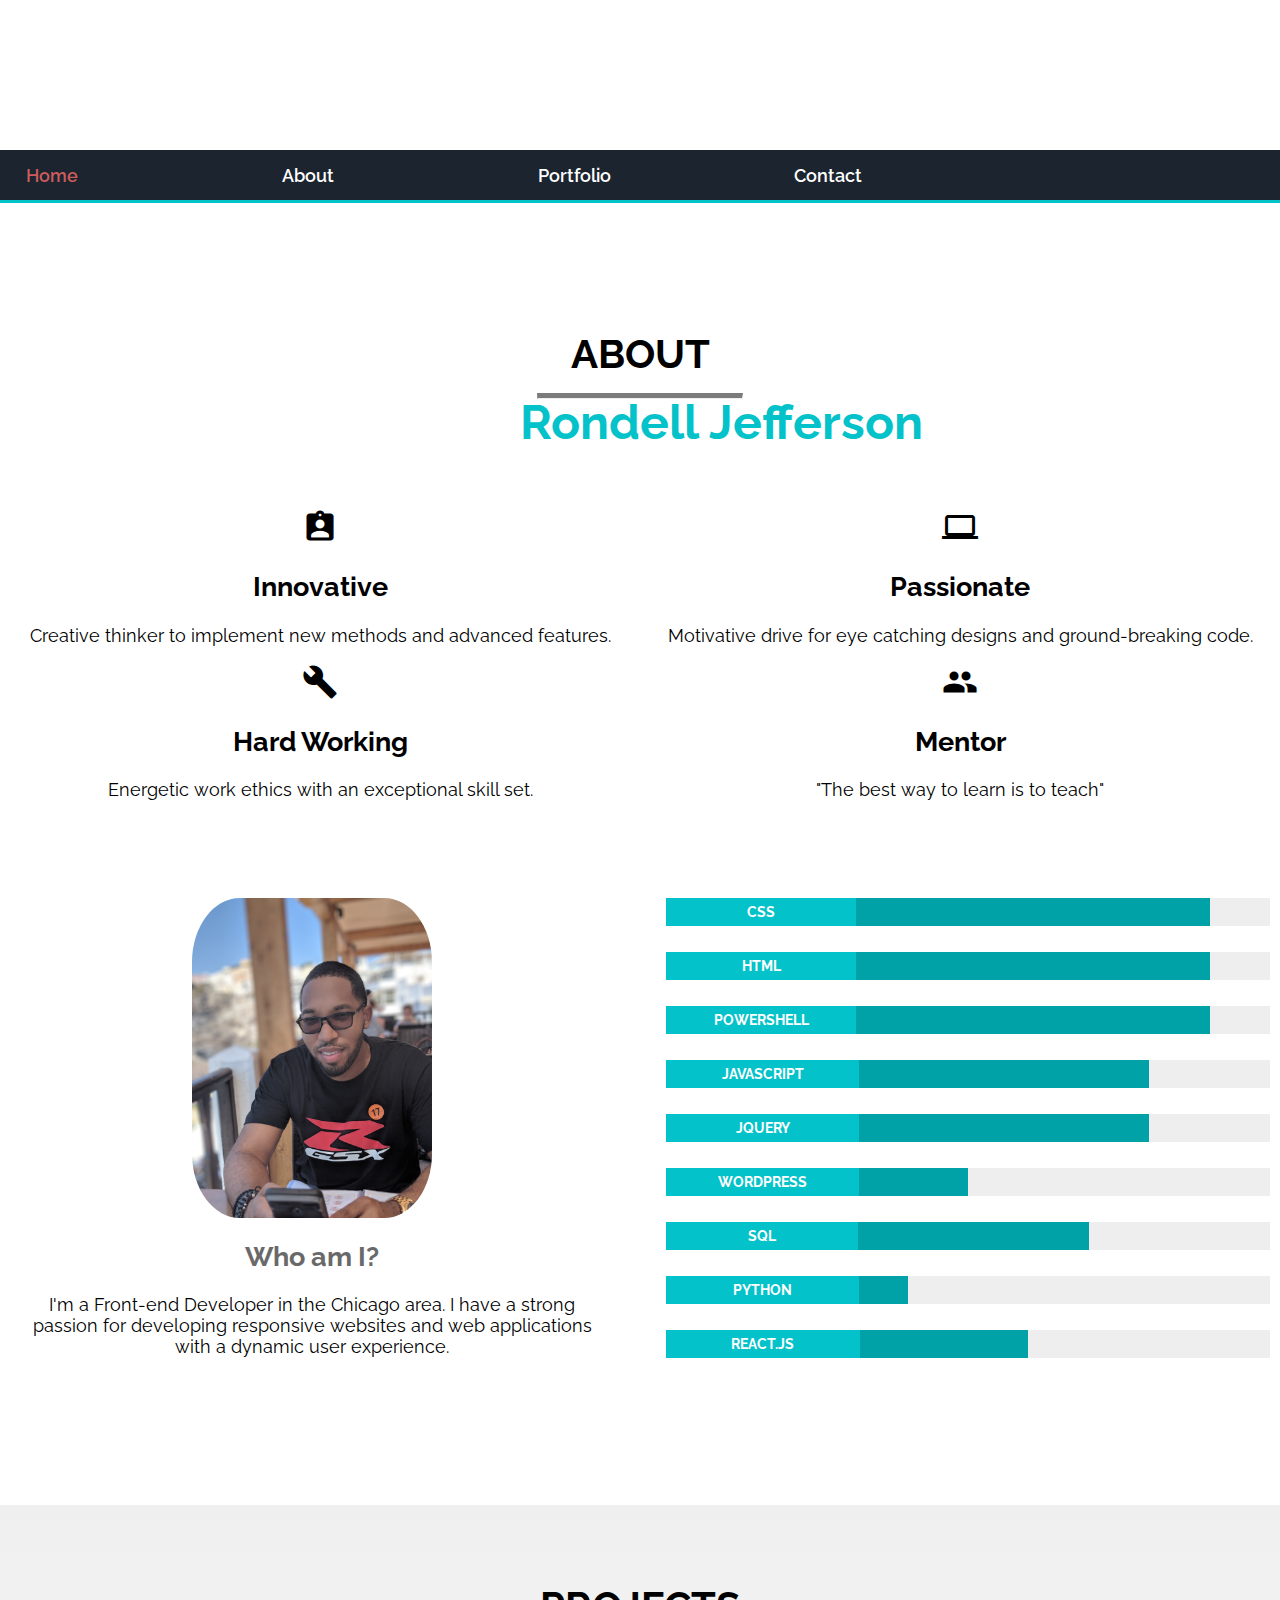
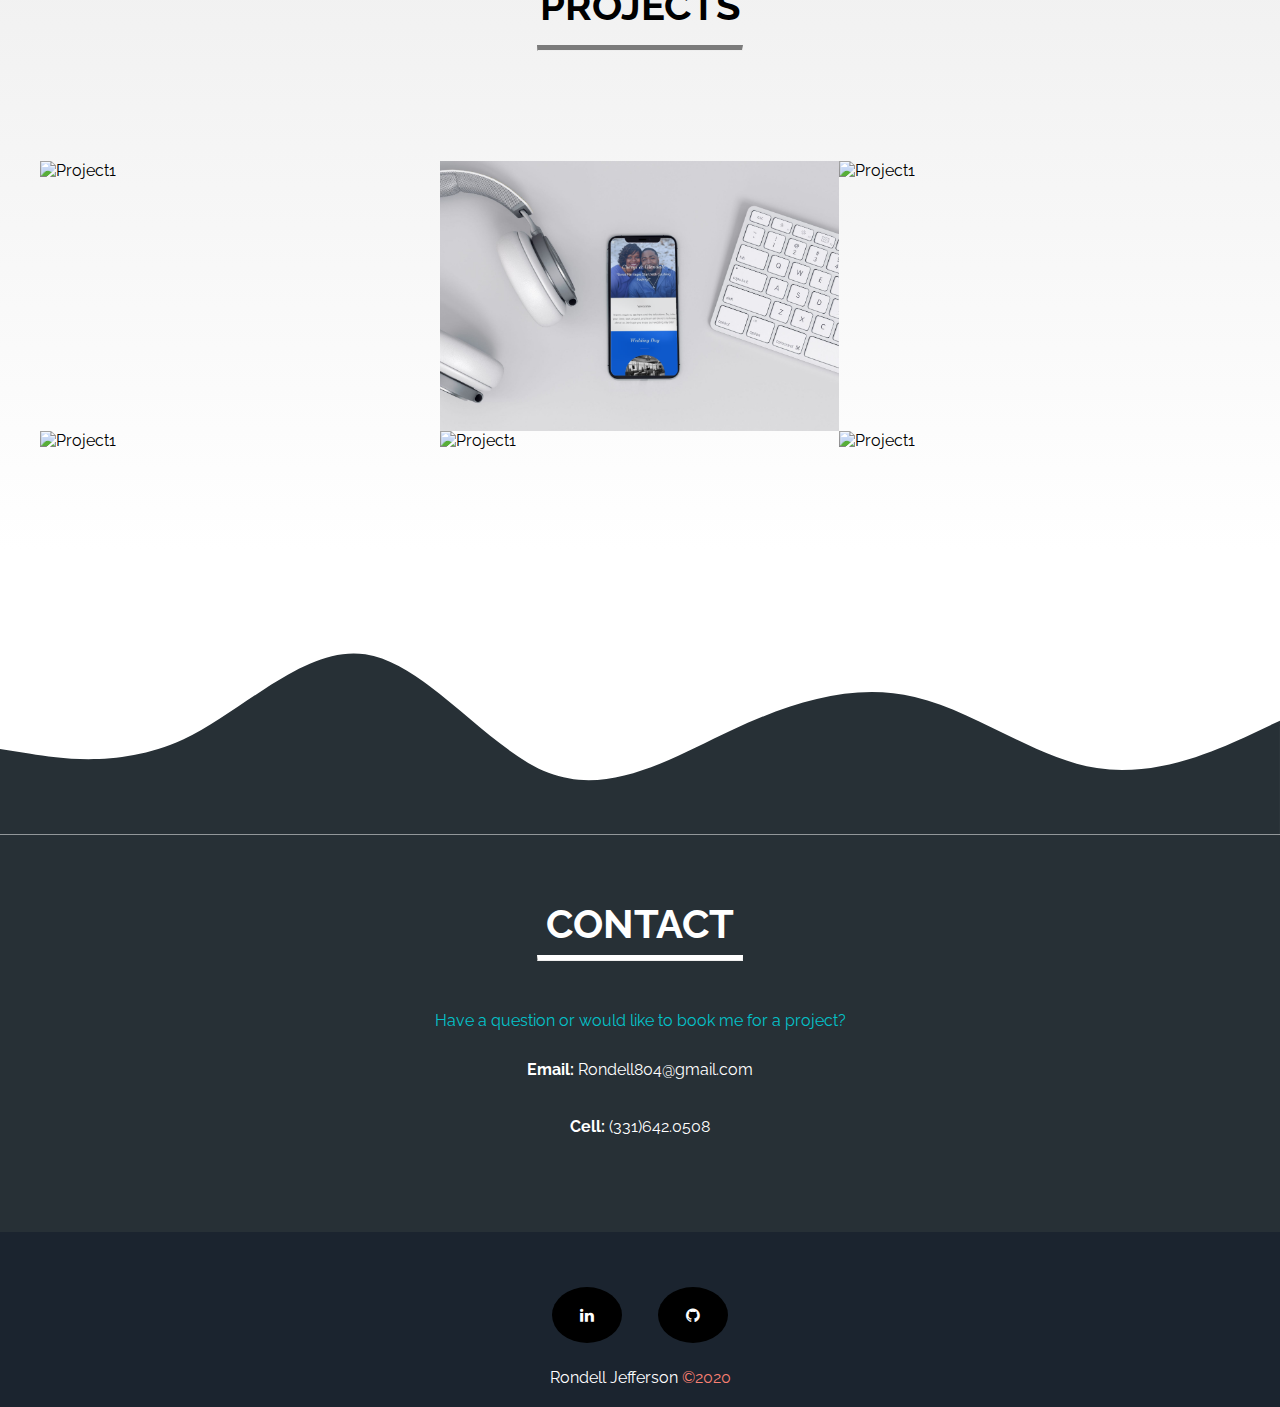
==== commit d4bd8b53: "Updated Stylesheet name" ====
--- a/index.html
+++ b/index.html
@@ -4,7 +4,7 @@
 <head>
   <meta charset="utf-8">
   <meta name="viewport" content="width=device-width, initial-scale=1">
-  <link rel="stylesheet" href="newStyles.css">
+  <link rel="stylesheet" href="NewStyles.css">
   <link rel="stylesheet" href="responsive.css">
   <link href="https://fonts.googleapis.com/css2?family=Raleway:ital,wght@0,400;0,500;0,600;0,749;0,900;1,600;1,700;1,800&display=swap" rel="stylesheet">
   <link href="https://fonts.googleapis.com/icon?family=Material+Icons" rel="stylesheet">
--- a/NewStyles.css
+++ b/NewStyles.css
@@ -0,0 +1,281 @@
+/* Global Variable */
+body{
+  margin: 0;
+  font-family: "Raleway";
+}
+nav{
+  background: #1b242f;
+  border-bottom: 3px solid #04c2c9;
+  height: 50px;
+  z-index: 1;
+}
+
+hr{
+  border-top: 5px solid #7b7b7b;
+  width: 16%;
+  margin-bottom: 110px;
+}
+
+article{
+  text-align: center;
+}
+
+/* .header__menu {
+  display: none;
+} */
+
+.barImage{
+  width: 32px;
+}
+
+/* Section intro */
+.containMyVideo{
+  overflow: hidden;
+}
+.myVideo{
+  /* width: 100%; */
+  display:block;
+  min-width: 100%;
+  min-height: 100%;
+  width: auto;
+  height: auto;
+}
+.rondell{
+  width: 100%;
+  top: 0;
+  bottom: 0;
+  left: 0;
+  right: 0;
+  position: absolute;
+  font-size: 1.2em;
+  color: white;
+  font-weight: 500;
+  align-items: center;
+  justify-content: center;
+  display: flex;
+}
+
+/* navBarFlex intro */
+.navBarFlexBox{
+  display: flex;
+}
+
+.myNav{
+  display: flex;
+  flex-wrap: wrap;
+  font-size: large;
+}
+
+#blackBar div:hover{
+  color: indianred;
+}
+.navBar > a{
+  color: #04c2c9;
+}
+
+.navBar > a:hover{
+  color: indianred;
+}
+
+.navBar {
+  padding: 10px;
+  width: 90%;
+  font-weight: 600;
+
+}
+.pushNavText{
+  padding: 0;
+  margin: 0;
+  position: relative;
+  right: 600px;
+  height: 100%;
+  align-items: center
+}
+.sticky {
+  position: sticky;
+  top: 0;
+  width: 100%;
+  transition: all 0.3s ease-out;
+}
+.home > a{
+  color: indianred;
+}
+.newFlexBox1{
+  width: 80%;
+}
+.newFlexBox2{
+  width: 12%;
+}
+.header__menu{
+  display: inline-block;
+}
+.bgColor{
+  background-color: #1b242f;
+}
+
+/* About Section */
+.about{
+  padding: 100px 0 130px 0;
+}
+.headers{
+  text-align: center;
+  font-size: 2.5em;
+  margin-bottom: 16px;
+  font-weight: bolder;
+}
+.aboutBoxes{
+  width: 50%;
+}
+.describeMyselfBox{
+  text-align: center;
+  margin-bottom: 80px;
+  display: flex;
+  flex-wrap: wrap;
+  font-size: large;
+
+}
+.paragraphText{
+  padding-left: 10px;
+  padding-right: 10px;
+  font-size: 15px;
+}
+.boxes2{
+  width: 100%;
+}
+.skillsAndMe{
+  display: inline-block;
+  margin-top: 0;
+}
+.skillName{
+  width: 35%;
+  font-size: 12px;
+  background-color: #04c2c9;
+  height: 28px;
+}
+.innerSkillBar{
+  background-color: #00a1a7;
+}
+.skillBar{
+  background-color: #eee;
+  height: 28px;
+  color: white;
+  font-size: .79EM;
+  font-weight: 700;
+}
+.nameOfSkill{
+  position: relative;
+  top: 6px;
+  text-align: center;
+}
+.percentage{
+  position: relative;
+  left: 15px;
+  top: 4px;
+  COLOR: darkslategrey;
+}
+.spaceBar{
+  height: 12.5%;
+  margin-bottom: 13px;
+  padding-left: 10px;
+  padding-right: 10px;
+}
+.profilePic{
+  width: 240px;
+  margin-left: auto;
+  margin-right: auto;
+  display: block;
+  border-radius: 20%;
+}
+.aboutMeParagraph{
+  padding-right: 0;
+  padding-left: 0;
+}
+.skillsWOne{
+  width: 40%;
+}
+.skillsWTwo{
+  width: 64%;
+}
+.skillsWThree{
+  width: 45.5%;
+}
+.skillsWFour{
+  width: 79.8%;
+}
+.skillsWFive{
+  width: 53.5%;
+}
+/* Projects Section */
+.projects{
+  padding: 50px 0 100px 0;
+  background-image: linear-gradient(#efefef, white);
+}
+.projectContainer{
+  display: flex;
+  flex-wrap: wrap;
+  margin: auto;
+  width: 100%;
+}
+.imageContainer{
+  width: 100%;
+}
+.projectImage{
+  width: 100%;
+  height: 100%;
+}
+.contactContent{
+  background-color: #273036;
+}
+.contactContent > h1{
+  color: white;
+  margin: 0;
+}
+.contactContent > hr {
+  margin-bottom: 50px;
+}
+.haveQuestions > p {
+  color: white;
+  text-align: center;
+  margin-top: 30px;
+}
+.haveQuestions{
+  padding-bottom: 80px;
+}
+/* Footer Section */
+.contactHeader{
+  padding-top: 65px;
+}
+.socialMediaIcons{
+  display: flex;
+}
+.fa-linkedin {
+  background: black;
+  color: white;
+}
+.fa-github {
+  background: black;
+  color: white;
+}
+.fa {
+  padding: 20px;
+  font-size: 30px;
+  width: 30px;
+  text-align: center;
+  text-decoration: none;
+  margin: 5px 2px;
+  border-radius: 50%;
+}
+.socialMediaIcons > p{
+  text-align: center;
+  margin: 0;
+  background-color: #1b242f;
+  padding: 50px 0 0 0;
+  width: 50%;
+}
+.copyRight > p {
+  color: white;
+  text-align: center;
+  margin: 0;
+  background-color: #1b242f;
+  padding: 20px 0 20px 0;
+}
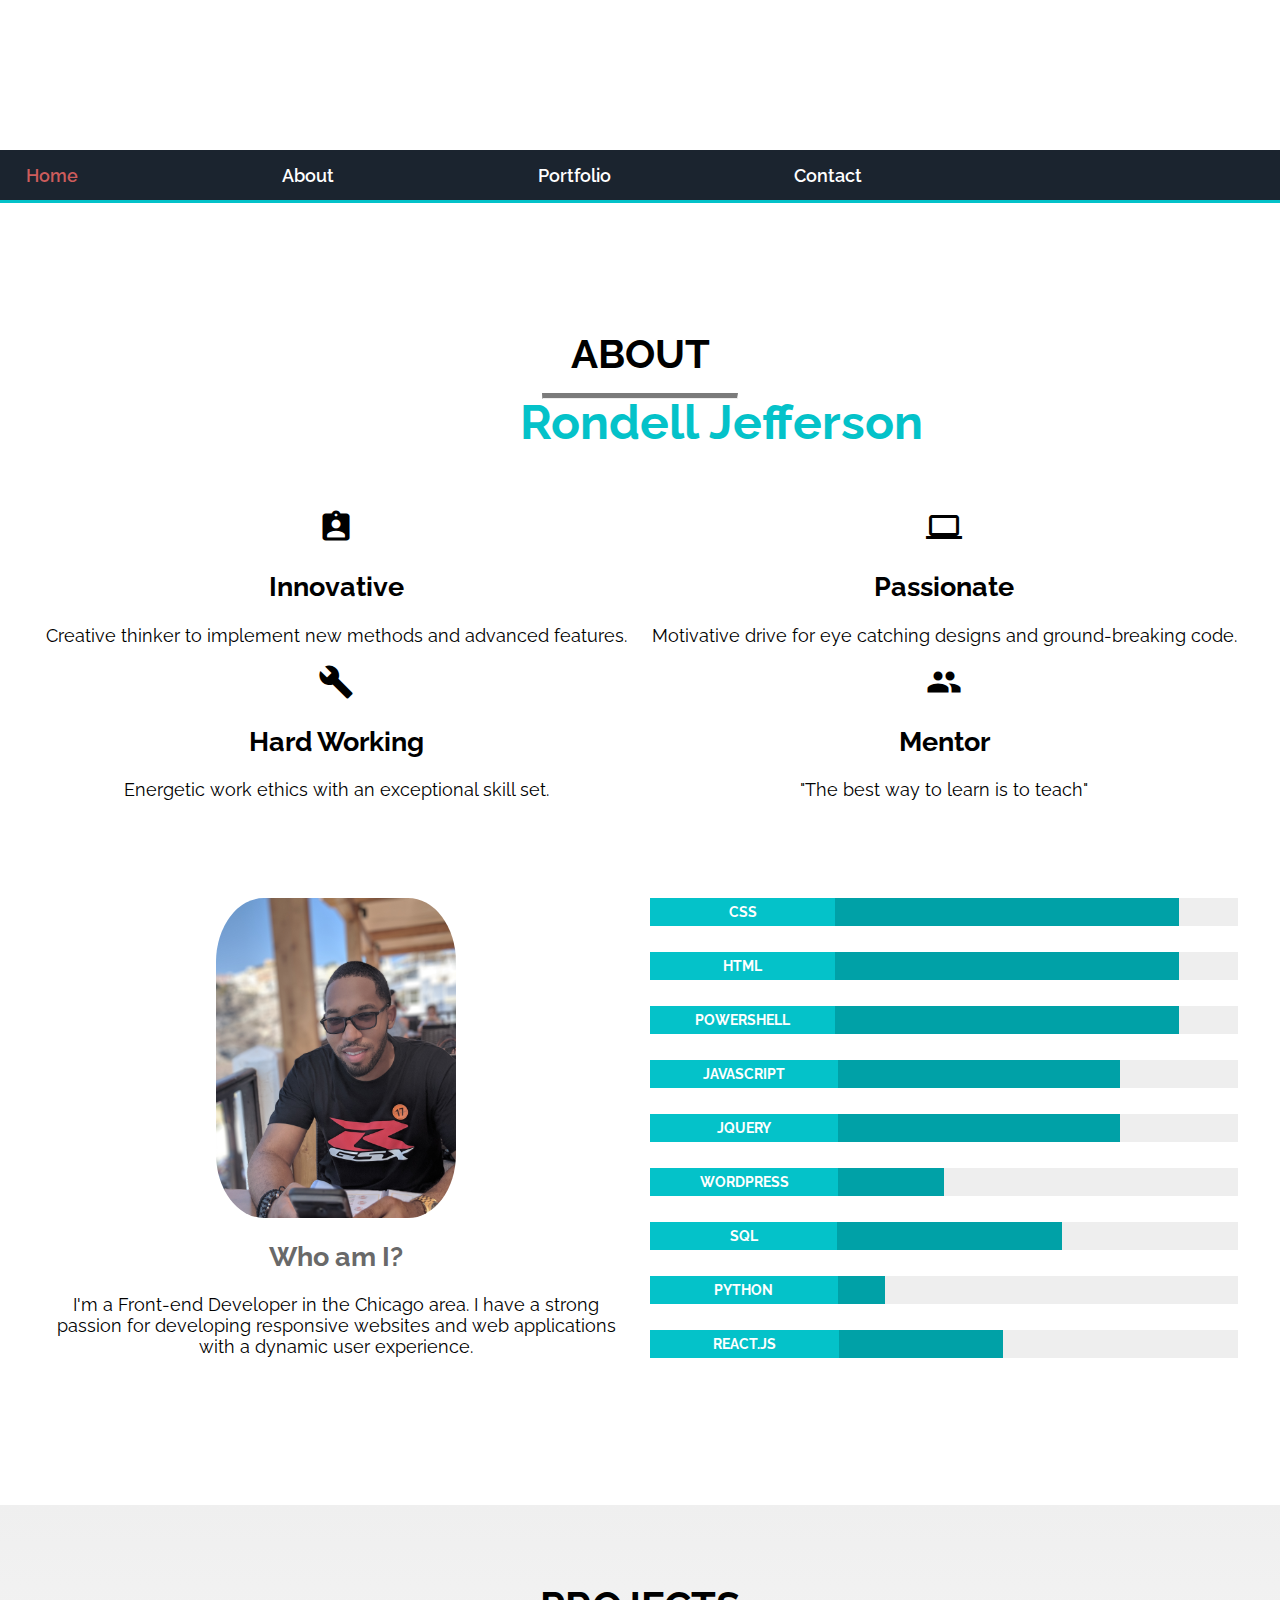
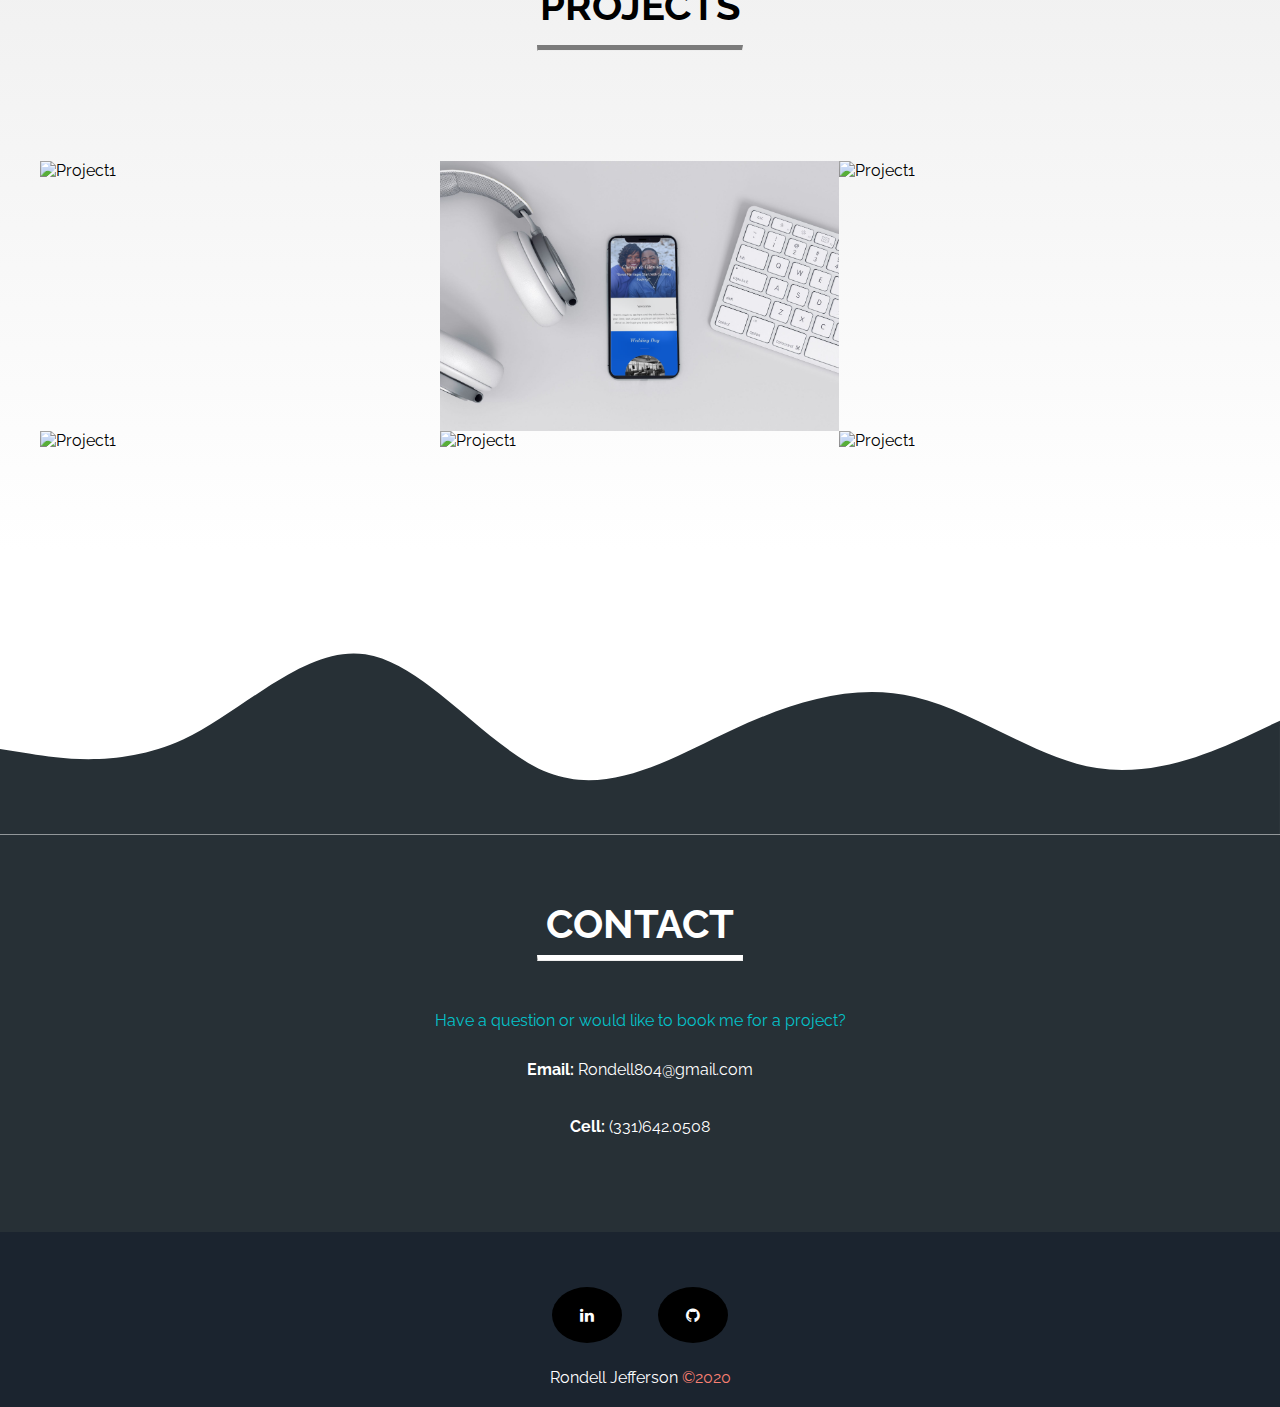
==== commit 0d50c3d1: "Changing Hamburger Name" ====
--- a/index.html
+++ b/index.html
@@ -49,7 +49,7 @@
       </div>
       <div class="navBar header__menu newFlexBox2">
         <a id="menu" class="menu">
-          <img class="barImage" src="pics/icons8-menu-64.png" alt="">
+          <img class="barImage" src="pics/icons.png" alt="">
         </a>
       </div>
       <!-- <a id="menu" class="menu header__menu">
--- a/responsive.css
+++ b/responsive.css
@@ -22,12 +22,9 @@
   }
 
   /* About Section */
-  .scrollAbout{
+  #scrollAbout{
     margin-left: 32px;
     margin-right: 32px;
-  }
-  .MySkills{
-    margin-left: 32px;
   }
   .paragraphText{
     font-size: 1em;
